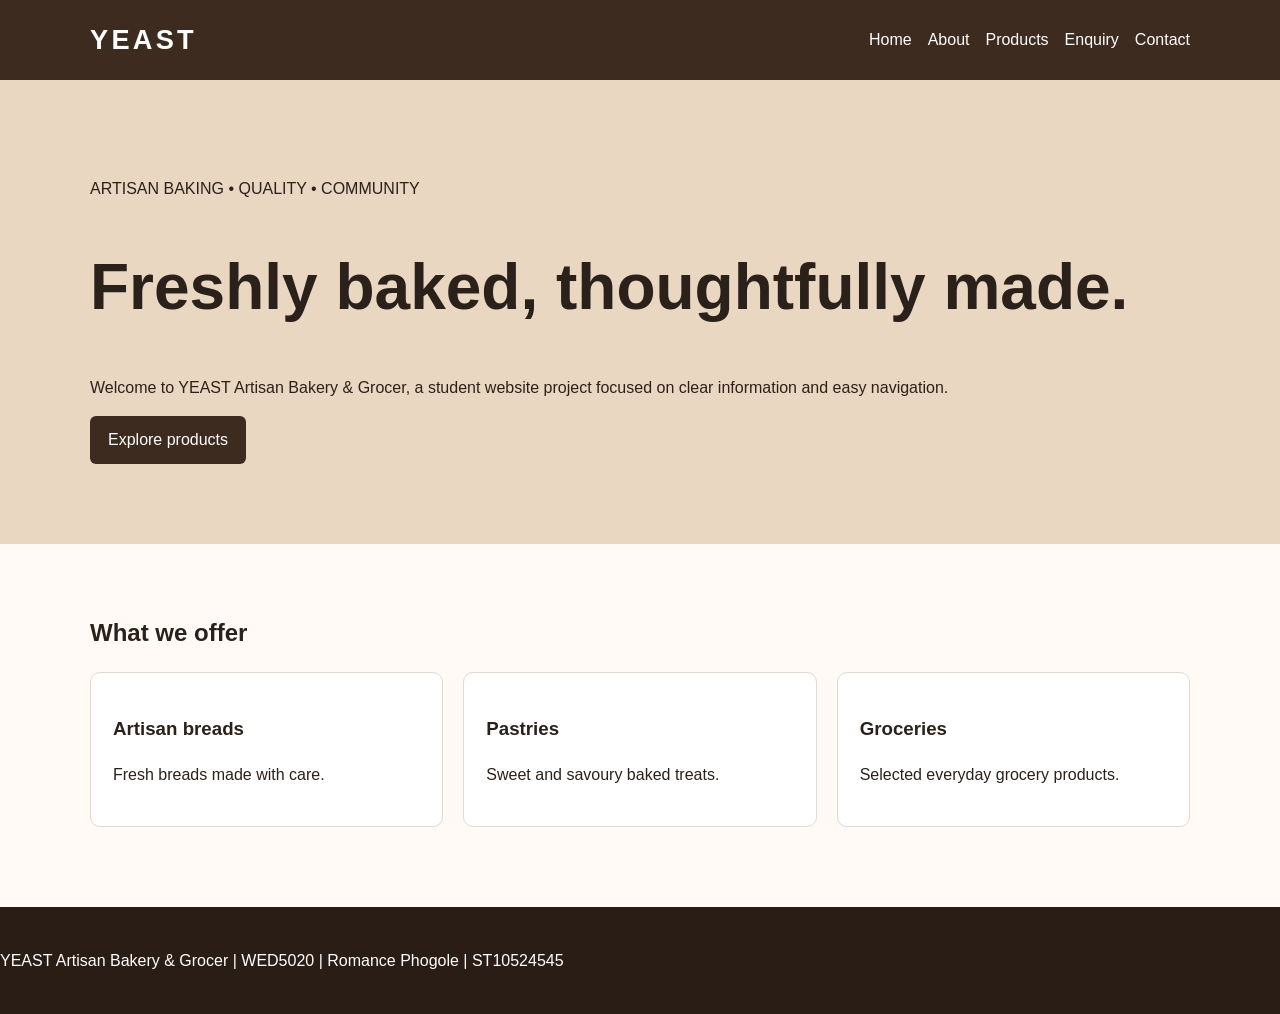
==== WED5020-Website-Project/index.html @ 5198a9c9 "Add files via upload" ====
<!doctype html>
<html lang="en"><head><meta charset="utf-8"><meta name="viewport" content="width=device-width,initial-scale=1">
<title>Home | YEAST Artisan Bakery & Grocer</title><link rel="stylesheet" href="css/style.css"></head>
<body><header><div class="wrap"><a class="logo" href="index.html">YEAST</a><nav>
<a href="index.html">Home</a><a href="about.html">About</a><a href="products.html">Products</a><a href="enquiry.html">Enquiry</a><a href="contact.html">Contact</a>
</nav></div></header><main><section class='hero'><div class='wrap'><p>ARTISAN BAKING • QUALITY • COMMUNITY</p><h1>Freshly baked, thoughtfully made.</h1><p>Welcome to YEAST Artisan Bakery & Grocer, a student website project focused on clear information and easy navigation.</p><a class='button' href='products.html'>Explore products</a></div></section><section class='wrap section'><h2>What we offer</h2><div class='cards'><article><h3>Artisan breads</h3><p>Fresh breads made with care.</p></article><article><h3>Pastries</h3><p>Sweet and savoury baked treats.</p></article><article><h3>Groceries</h3><p>Selected everyday grocery products.</p></article></div></section></main><footer><p>YEAST Artisan Bakery & Grocer | WED5020 | Romance Phogole | ST10524545</p></footer><script src="js/script.js"></script></body></html>
---- WED5020-Website-Project/css/style.css ----
*{box-sizing:border-box}body{margin:0;font-family:Arial,sans-serif;line-height:1.6;color:#2b211b;background:#fffaf5}.wrap{width:92%;max-width:1100px;margin:auto}header{background:#3d2b1f;padding:18px 0}header .wrap{display:flex;justify-content:space-between;align-items:center;gap:20px}.logo,nav a{color:white;text-decoration:none}.logo{font-size:1.7rem;font-weight:bold;letter-spacing:.12em}nav{display:flex;gap:16px;flex-wrap:wrap}.hero,.banner{background:#ead7c2}.hero{padding:80px 0}.hero h1{font-size:clamp(2.2rem,6vw,4rem);line-height:1.05}.button{display:inline-block;background:#3d2b1f;color:white;padding:11px 18px;border:0;border-radius:6px;text-decoration:none;cursor:pointer}.section{padding:50px 0}.cards{display:grid;grid-template-columns:repeat(auto-fit,minmax(220px,1fr));gap:20px}.cards article{background:white;border:1px solid #e5d9cf;border-radius:10px;padding:22px}.banner{padding:40px 0}.narrow{max-width:800px}form{display:grid;gap:12px}input,select,textarea{width:100%;padding:11px;border:1px solid #b9aaa0;border-radius:6px;font:inherit}footer{background:#2a1d16;color:white;padding:25px 0;margin-top:30px}@media(max-width:700px){header .wrap{flex-direction:column;align-items:flex-start}}
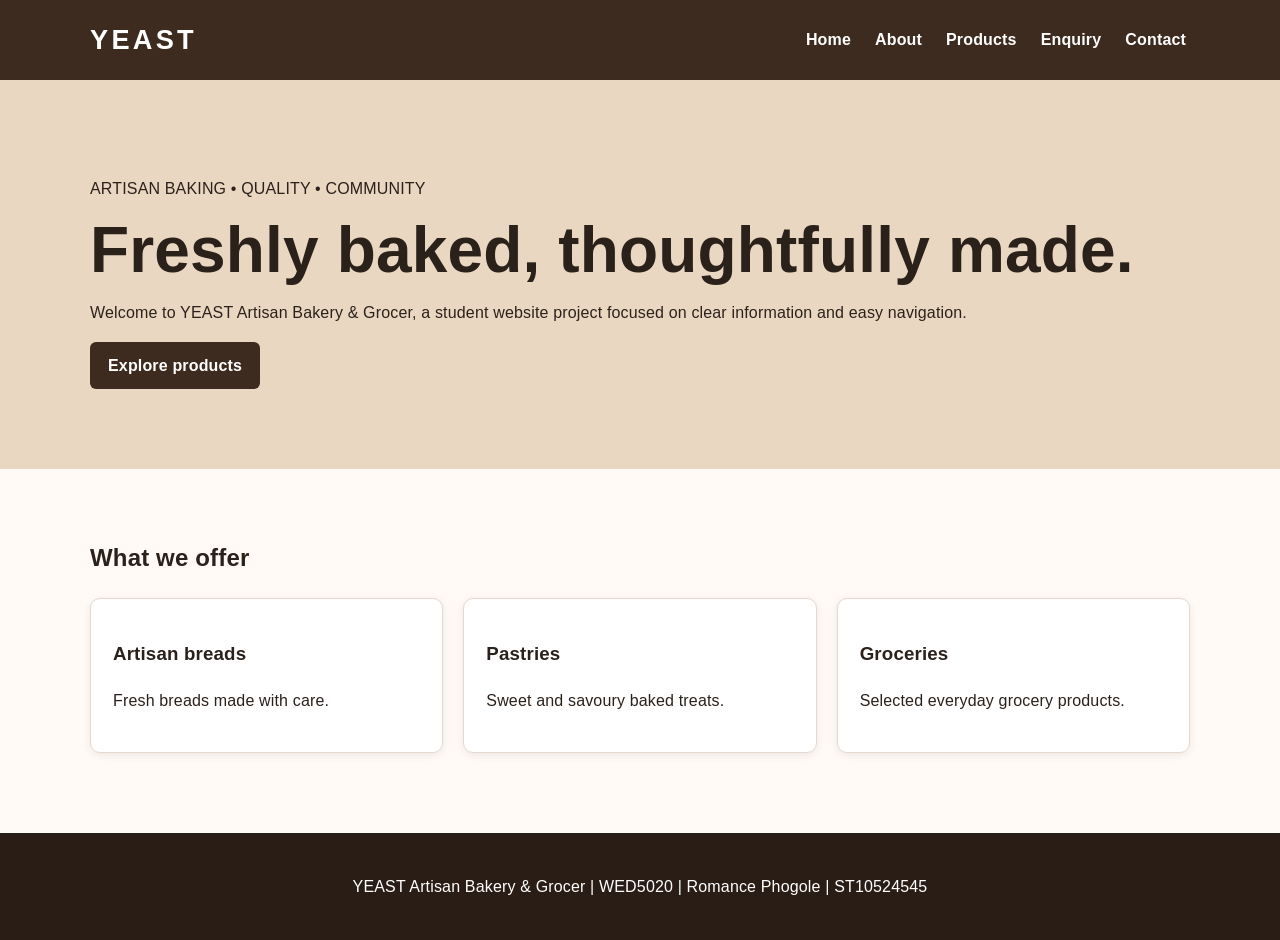
==== commit ab1c8b1c: "Update website for Part 2" ====
--- a/WED5020-Website-Project/index.html
+++ b/WED5020-Website-Project/index.html
@@ -1,6 +1,94 @@
-<!doctype html>
-<html lang="en"><head><meta charset="utf-8"><meta name="viewport" content="width=device-width,initial-scale=1">
-<title>Home | YEAST Artisan Bakery & Grocer</title><link rel="stylesheet" href="css/style.css"></head>
-<body><header><div class="wrap"><a class="logo" href="index.html">YEAST</a><nav>
-<a href="index.html">Home</a><a href="about.html">About</a><a href="products.html">Products</a><a href="enquiry.html">Enquiry</a><a href="contact.html">Contact</a>
-</nav></div></header><main><section class='hero'><div class='wrap'><p>ARTISAN BAKING • QUALITY • COMMUNITY</p><h1>Freshly baked, thoughtfully made.</h1><p>Welcome to YEAST Artisan Bakery & Grocer, a student website project focused on clear information and easy navigation.</p><a class='button' href='products.html'>Explore products</a></div></section><section class='wrap section'><h2>What we offer</h2><div class='cards'><article><h3>Artisan breads</h3><p>Fresh breads made with care.</p></article><article><h3>Pastries</h3><p>Sweet and savoury baked treats.</p></article><article><h3>Groceries</h3><p>Selected everyday grocery products.</p></article></div></section></main><footer><p>YEAST Artisan Bakery & Grocer | WED5020 | Romance Phogole | ST10524545</p></footer><script src="js/script.js"></script></body></html>+<!DOCTYPE html>
+<html lang="en">
+
+<head>
+    <meta charset="utf-8">
+    <meta name="viewport" content="width=device-width, initial-scale=1">
+
+    <title>Home | YEAST Artisan Bakery & Grocer</title>
+
+    <link rel="stylesheet" href="styles/common.css">
+</head>
+
+<body>
+
+    <header>
+        <div class="wrap">
+
+            <a class="logo" href="index.html">YEAST</a>
+
+            <nav>
+                <a href="index.html">Home</a>
+                <a href="about.html">About</a>
+                <a href="products.html">Products</a>
+                <a href="enquiry.html">Enquiry</a>
+                <a href="contact.html">Contact</a>
+            </nav>
+
+        </div>
+    </header>
+
+    <main>
+
+        <section class="hero">
+
+            <div class="wrap">
+
+                <p>ARTISAN BAKING • QUALITY • COMMUNITY</p>
+
+                <h1>Freshly baked, thoughtfully made.</h1>
+
+                <p>
+                    Welcome to YEAST Artisan Bakery & Grocer, a student
+                    website project focused on clear information and easy navigation.
+                </p>
+
+                <a class="button" href="products.html">
+                    Explore products
+                </a>
+
+            </div>
+
+        </section>
+
+        <section class="wrap section">
+
+            <h2>What we offer</h2>
+
+            <div class="cards">
+
+                <article>
+                    <h3>Artisan breads</h3>
+                    <p>Fresh breads made with care.</p>
+                </article>
+
+                <article>
+                    <h3>Pastries</h3>
+                    <p>Sweet and savoury baked treats.</p>
+                </article>
+
+                <article>
+                    <h3>Groceries</h3>
+                    <p>Selected everyday grocery products.</p>
+                </article>
+
+            </div>
+
+        </section>
+
+    </main>
+
+    <footer>
+        <p>
+            YEAST Artisan Bakery & Grocer |
+            WED5020 |
+            Romance Phogole |
+            ST10524545
+        </p>
+    </footer>
+
+    <script src="js/script.js"></script>
+
+</body>
+
+</html>
--- a/WED5020-Website-Project/styles/common.css
+++ b/WED5020-Website-Project/styles/common.css
@@ -0,0 +1,265 @@
+* {
+    box-sizing: border-box;
+}
+
+html {
+    scroll-behavior: smooth;
+}
+
+body {
+    margin: 0;
+    font-family: Arial, sans-serif;
+    font-size: 1rem;
+    line-height: 1.6;
+    letter-spacing: 0.01em;
+    color: #2b211b;
+    background: #fffaf5;
+}
+
+img {
+    max-width: 100%;
+    height: auto;
+    display: block;
+}
+
+.wrap {
+    width: 92%;
+    max-width: 1100px;
+    margin: 0 auto;
+}
+
+header {
+    background: #3d2b1f;
+    color: white;
+    padding: 18px 0;
+}
+
+header .wrap {
+    display: flex;
+    justify-content: space-between;
+    align-items: center;
+    gap: 20px;
+}
+
+.logo {
+    color: white;
+    text-decoration: none;
+    font-size: 1.7rem;
+    font-weight: bold;
+    letter-spacing: 0.12em;
+}
+
+nav {
+    display: flex;
+    gap: 16px;
+    flex-wrap: wrap;
+}
+
+nav a {
+    color: white;
+    text-decoration: none;
+    font-weight: 600;
+    padding: 6px 4px;
+}
+
+nav a:hover {
+    text-decoration: underline;
+}
+
+nav a:focus {
+    outline: 3px solid #f4c7a1;
+    outline-offset: 3px;
+}
+
+nav a:active {
+    opacity: 0.7;
+}
+
+.hero,
+.banner {
+    background: #ead7c2;
+}
+
+.hero {
+    padding: 80px 0;
+}
+
+.hero h1,
+.banner h1 {
+    margin: 10px 0;
+    font-weight: 700;
+}
+
+.hero h1 {
+    font-size: clamp(2.2rem, 6vw, 4rem);
+    line-height: 1.05;
+}
+
+.banner {
+    padding: 50px 0;
+}
+
+.banner h1 {
+    font-size: clamp(2rem, 5vw, 3rem);
+}
+
+.section {
+    padding: 50px 0;
+}
+
+.cards {
+    display: grid;
+    grid-template-columns: repeat(3, 1fr);
+    gap: 20px;
+}
+
+.cards article {
+    background: white;
+    border: 1px solid #e5d9cf;
+    border-radius: 10px;
+    padding: 22px;
+    box-shadow: 0 2px 8px rgba(0, 0, 0, 0.08);
+    transition: transform 0.2s ease, box-shadow 0.2s ease;
+}
+
+.cards article:hover {
+    box-shadow: 0 4px 12px rgba(0, 0, 0, 0.14);
+    transform: translateY(-2px);
+}
+
+/* Product images */
+.cards img {
+    width: 100%;
+    height: 220px;
+    object-fit: cover;
+    border-radius: 8px;
+    margin-bottom: 18px;
+}
+
+.button {
+    display: inline-block;
+    background: #3d2b1f;
+    color: white;
+    padding: 11px 18px;
+    border: 0;
+    border-radius: 6px;
+    text-decoration: none;
+    cursor: pointer;
+    font: inherit;
+    font-weight: 600;
+}
+
+.button:hover {
+    background: #5a4030;
+}
+
+.button:focus {
+    outline: 3px solid #f4c7a1;
+    outline-offset: 3px;
+}
+
+.button:active {
+    transform: translateY(1px);
+}
+
+.narrow {
+    max-width: 800px;
+}
+
+form {
+    display: grid;
+    gap: 16px;
+}
+
+form label {
+    display: block;
+    font-weight: 600;
+}
+
+input,
+select,
+textarea {
+    width: 100%;
+    padding: 11px;
+    margin-top: 5px;
+    border: 1px solid #b9aaa0;
+    border-radius: 6px;
+    font: inherit;
+    background: white;
+}
+
+input:focus,
+select:focus,
+textarea:focus {
+    outline: 3px solid #ead7c2;
+    border-color: #3d2b1f;
+}
+
+textarea {
+    resize: vertical;
+}
+
+footer {
+    background: #2a1d16;
+    color: white;
+    text-align: center;
+    padding: 25px 0;
+    margin-top: 30px;
+}
+
+/* Tablet layout */
+@media (max-width: 900px) {
+    .cards {
+        grid-template-columns: repeat(2, 1fr);
+    }
+
+    header .wrap {
+        flex-direction: column;
+        align-items: flex-start;
+    }
+}
+
+/* Mobile layout */
+@media (max-width: 600px) {
+    .wrap {
+        width: 94%;
+    }
+
+    header {
+        padding: 15px 0;
+    }
+
+    nav {
+        width: 100%;
+        gap: 8px;
+    }
+
+    nav a {
+        padding: 6px 2px;
+        font-size: 0.95rem;
+    }
+
+    .hero {
+        padding: 55px 0;
+    }
+
+    .banner {
+        padding: 35px 0;
+    }
+
+    .section {
+        padding: 35px 0;
+    }
+
+    .cards {
+        grid-template-columns: 1fr;
+    }
+
+    .hero h1 {
+        font-size: 2.3rem;
+    }
+
+    .cards img {
+        height: 200px;
+    }
+}
